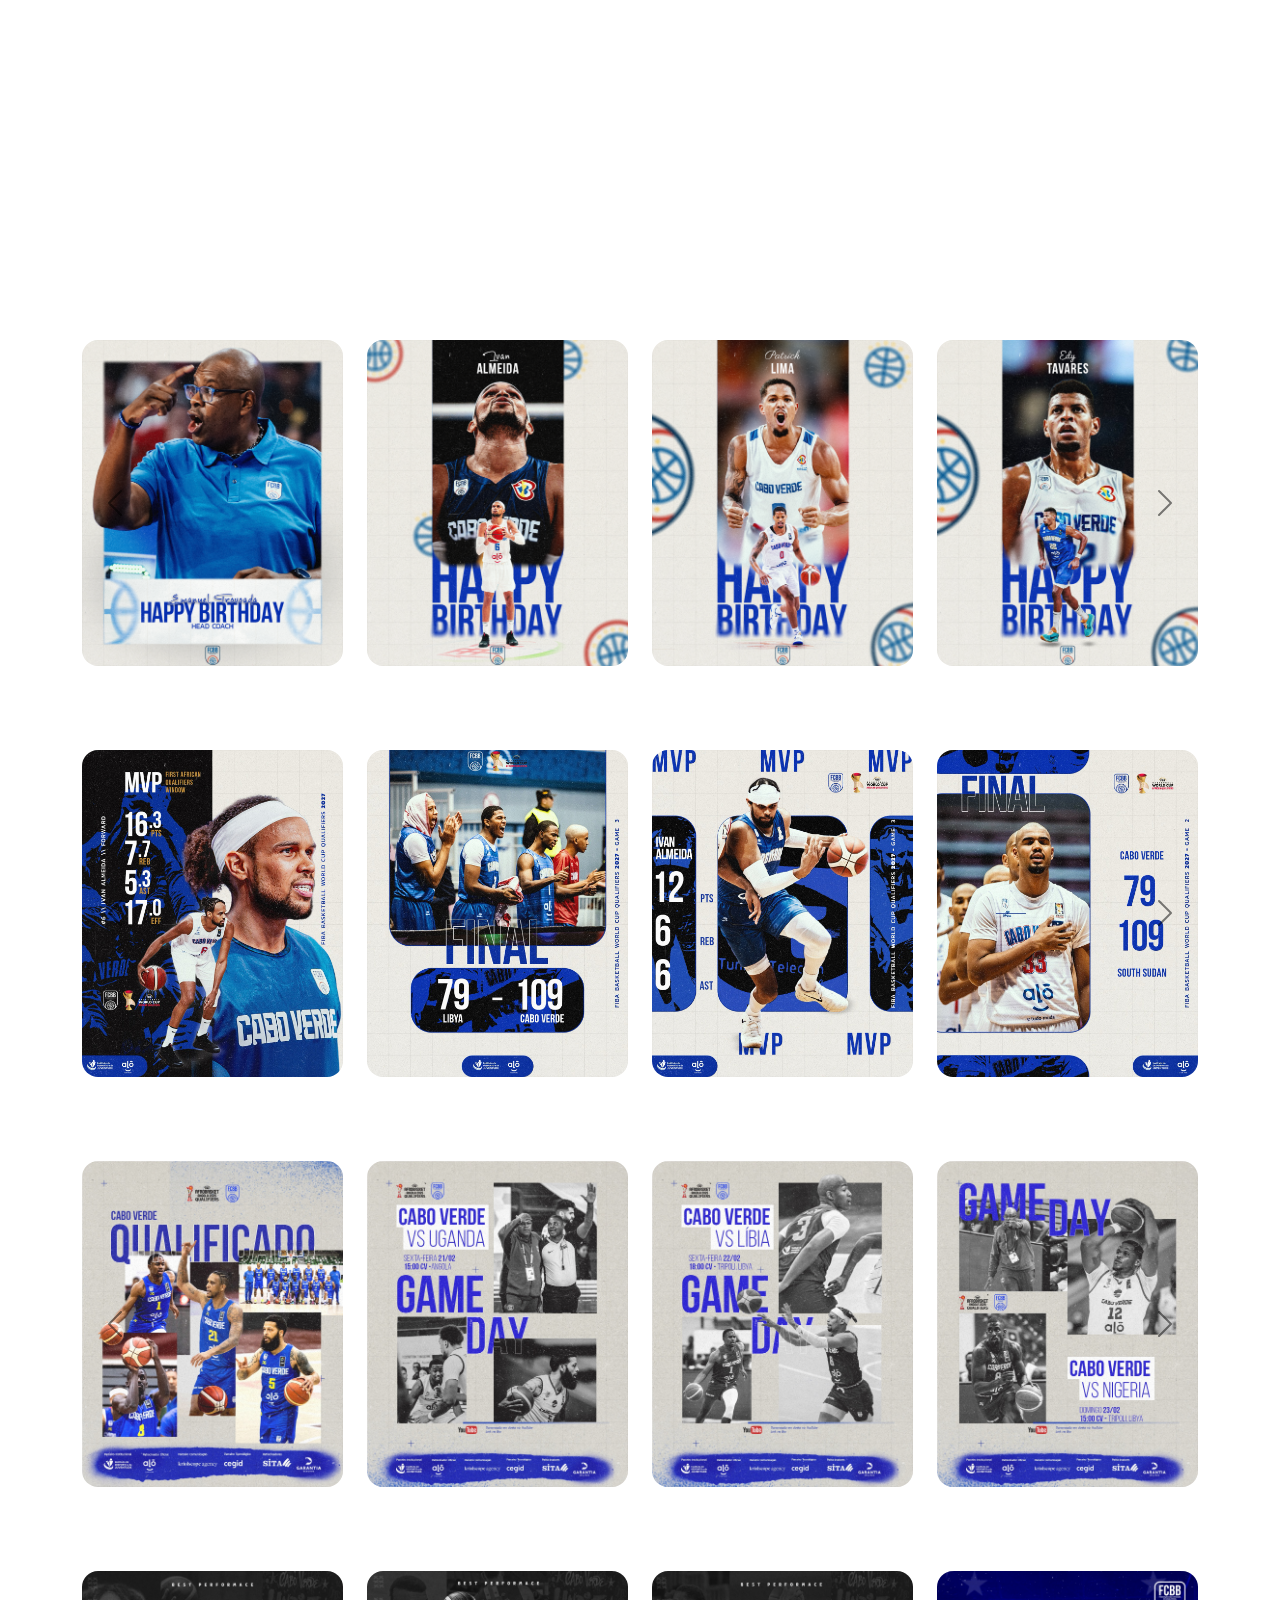
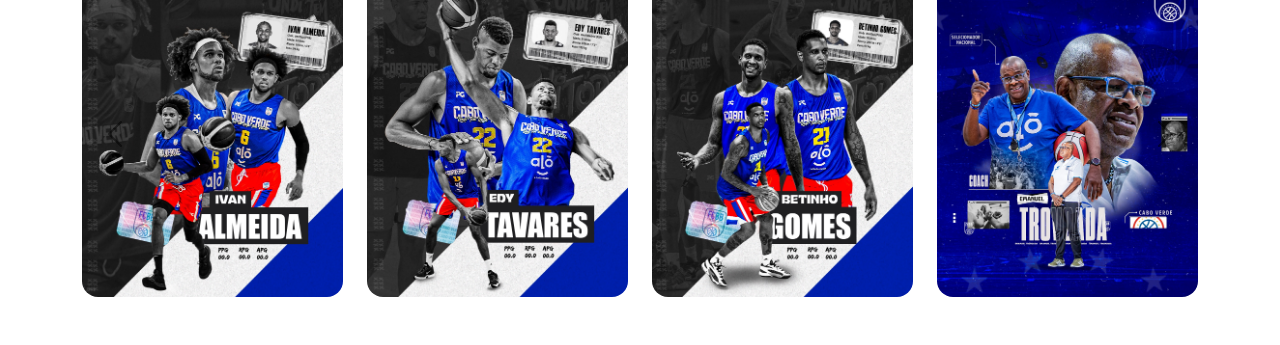
==== federacao.html @ 3e4b87df "Update federacao.html" ====
<!DOCTYPE html>
<html lang="pt">
<head>
<meta charset="UTF-8">
<meta name="viewport" content="width=device-width, initial-scale=1.0">
<title>Design | Alexander Cabral</title>

<link href="https://cdn.jsdelivr.net/npm/bootstrap@5.3.3/dist/css/bootstrap.min.css" rel="stylesheet">
<link rel="stylesheet" href="style.css">

<style>
.section-title{
  font-weight:600;
  letter-spacing:1px;
  margin:40px 0 20px;
}

.design-card img{
  width:100%;
  border-radius:16px;
  transition:transform .4s ease;
}

.design-card:hover img{
  transform:scale(1.05);
}
</style>
</head>

<body class="bg-page">

<header class="text-center py-4">
<h1 class="site-title">ALEXANDER CABRAL</h1>
<p class="site-subtitle">VIDEOMAKER · PHOTOGRAPHER · DESIGNER · EDITOR</p>

<nav class="menu-pill mt-3">
<a href="index.html">HOME</a>
<a href="film.html">FILM</a>
<a href="design.html" class="active">DESIGN</a>
<a href="photograph.html">PHOTOGRAPH</a>
<a href="about.html">ABOUT</a>
<a href="contact.html">CONTACT</a>
</nav>
</header>

<main class="container py-5">
  
<!-- ================= HBD ================= -->
<div class="section-title">HBD 2027</div>

<div id="wc2027" class="carousel slide" data-bs-ride="false">
<div class="carousel-inner">

<!-- SLIDE 1 -->
<div class="carousel-item active">
<div class="row g-4">
<div class="col-md-3"><div class="design-card"><img src="img/HBD/HBD Coach_v2.png"></div></div>
<div class="col-md-3"><div class="design-card"><img src="img/HBD/HBD Players Ivan_v2.png"></div></div>
<div class="col-md-3"><div class="design-card"><img src="img/HBD/HBD Players Lima_v2.png"></div></div>
<div class="col-md-3"><div class="design-card"><img src="img/HBD/HBD Players EDY_v1.png"></div></div>
</div>
</div>


</div>

<button class="carousel-control-prev" type="button" data-bs-target="#wc2027" data-bs-slide="prev">
<span class="carousel-control-prev-icon"></span>
</button>

<button class="carousel-control-next" type="button" data-bs-target="#wc2027" data-bs-slide="next">
<span class="carousel-control-next-icon"></span>
</button>
</div>

<!-- ================= WORLD CUP QUALIFIERS 2027 ================= -->
<div class="section-title">WORLD CUP QUALIFIERS 2027</div>

<div id="wc2027" class="carousel slide" data-bs-ride="false">
<div class="carousel-inner">

<!-- SLIDE 1 -->
<div class="carousel-item active">
<div class="row g-4">
<div class="col-md-3"><div class="design-card"><img src="img/Ivan MVP_.png"></div></div>
<div class="col-md-3"><div class="design-card"><img src="img/Game Day3 Resultado1.png"></div></div>
<div class="col-md-3"><div class="design-card"><img src="img/Game Day MVP_V2.png"></div></div>
<div class="col-md-3"><div class="design-card"><img src="img/Game Day2 QUALIFIERS 2027.png"></div></div>
</div>
</div>

<!-- SLIDE 2 -->
<div class="carousel-item">
<div class="row g-4">
<div class="col-md-3"><div class="design-card"><img src="img/Game Day Resultado.png"></div></div>
<div class="col-md-3"><div class="design-card"><img src="img/Game Day QUALIFIERS 2027.png"></div></div>
<div class="col-md-3"><div class="design-card"><img src="img/Game Day 3 QUALIFIERS 2027.png"></div></div>
<div class="col-md-3"><div class="design-card"><img src="img/Game Day MVP.png"></div></div>
</div>
</div>

</div>

<button class="carousel-control-prev" type="button" data-bs-target="#wc2027" data-bs-slide="prev">
<span class="carousel-control-prev-icon"></span>
</button>

<button class="carousel-control-next" type="button" data-bs-target="#wc2027" data-bs-slide="next">
<span class="carousel-control-next-icon"></span>
</button>
</div>


<!-- ================= AFROBASKET QUALIFIERS 2025 ================= -->
<div class="section-title">AFROBASKET QUALIFIERS 2025</div>

<div id="afro2025" class="carousel slide" data-bs-ride="false">
<div class="carousel-inner">

<div class="carousel-item active">
<div class="row g-4">
<div class="col-md-3"><div class="design-card"><img src="img/25/CV Qualificado.png"></div></div>
<div class="col-md-3"><div class="design-card"><img src="img/25/Game Day Uganda.png"></div></div>
<div class="col-md-3"><div class="design-card"><img src="img/25/Game Day Libia.png"></div></div>
<div class="col-md-3"><div class="design-card"><img src="img/25/Game Day Nigeria.png"></div></div>
</div>
</div>

<div class="carousel-item">
<div class="row g-4">
<div class="col-md-3"><div class="design-card"><img src="img/25/Final game Libia.png"></div></div>
<div class="col-md-3"><div class="design-card"><img src="img/25/Final game Nigeria.png"></div></div>
<div class="col-md-3"><div class="design-card"><img src="img/25/Final game.png"></div></div>
<div class="col-md-3"><div class="design-card"><img src="img/25/Giannis.png"></div></div>
</div>
</div>

</div>

<button class="carousel-control-prev" type="button" data-bs-target="#afro2025" data-bs-slide="prev">
<span class="carousel-control-prev-icon"></span>
</button>

<button class="carousel-control-next" type="button" data-bs-target="#afro2025" data-bs-slide="next">
<span class="carousel-control-next-icon"></span>
</button>
</div>


<!-- ================= WORLD CUP 2023 ================= -->
<div class="section-title">WORLD CUP 2023</div>

<div id="wc2023" class="carousel slide" data-bs-ride="false">
<div class="carousel-inner">

<div class="carousel-item active">
<div class="row g-4">
<div class="col-md-3"><div class="design-card"><img src="img/23/Design test BESTPERFORMACE.png"></div></div>
<div class="col-md-3"><div class="design-card"><img src="img/23/Edy Tavares_BP.png"></div></div>
<div class="col-md-3"><div class="design-card"><img src="img/23/Betinho_BP.png"></div></div>
<div class="col-md-3"><div class="design-card"><img src="img/23/Coach Trovoada.png"></div></div>

</div>
</div>


<div class="carousel-item">
<div class="row g-4">
<div class="col-md-3"><div class="design-card"><img src="img/23/Shene Post.png"></div></div>
<div class="col-md-3"><div class="design-card"><img src="img/23/Anim Delgado Post.png"></div></div>
<div class="col-md-3"><div class="design-card"><img src="img/23/Design UTUTV_V1.png"></div></div>
<div class="col-md-3"><div class="design-card"><img src="img/23/FBB_Calendario-v7.png"></div></div>
</div>
</div>



</div>

<button class="carousel-control-prev" type="button" data-bs-target="#wc2023" data-bs-slide="prev">
<span class="carousel-control-prev-icon"></span>
</button>

<button class="carousel-control-next" type="button" data-bs-target="#wc2023" data-bs-slide="next">
<span class="carousel-control-next-icon"></span>
</button>
</div>

</main>

<script src="https://cdn.jsdelivr.net/npm/bootstrap@5.3.3/dist/js/bootstrap.bundle.min.js"></script>
</body>
</html>
---- style.css ----
/* RESET */
* {
  margin: 0;
  padding: 0;
  box-sizing: border-box;
}

html, body {
  width: 100%;
  min-height: 100%;
 
}

body {
  font-family: Arial, Helvetica, sans-serif;
  color: #fff;
}

/* HERO / HOME */

.hero {
  min-height: 100vh;
  display: flex;
  align-items: center;
  justify-content: center;
  text-align: center;

  background-image: url('img/textura.png');
  background-size: cover;
  background-position: center;
  background-repeat: no-repeat;


}

/* NOME */
.name {
font-size: 4.5rem;       
font-weight: 700;
letter-spacing: 4px;
margin-bottom: 14px;
}

/* ROLES */
.roles {
font-size: 1.05rem;     
letter-spacing: 3px;
opacity: 0.85;
margin-bottom: 42px;
}

/* MENU */
.menu-pill {
display: inline-flex;
gap: 26px;
padding: 14px 36px;    
border-radius: 50px;
border: 1px solid rgba(255,255,255,0.35);
flex-wrap: wrap;
justify-content: center;
}

.menu-pill a {
color: #fff;
text-decoration: none;
font-size: 0.9rem;      
opacity: 0.75;
position: relative;
transition: opacity 0.3s ease;
}

.menu-pill a:hover,
.menu-pill a.active {
opacity: 1;
}

/* PÁGINAS INTERNAS */

body.bg-page {
 min-height: 100vh;
background-image: url('img/textura_1.png');
background-size: cover;
background-position: center;
background-repeat: no-repeat;
}

/* HEADER PADRÃO */
.site-title {
font-weight: 700;
letter-spacing: 3px;
}

.site-subtitle {
font-size: 0.85rem;
letter-spacing: 2px;
opacity: 0.8;
}

/* FILM / DESIGN CARDS */

.film-card {
background: #fff;
border-radius: 16px;
overflow: hidden;
cursor: pointer;
}

.film-thumb {
height: 480px;
background-size: cover;
background-position: center;
transition: transform 0.4s ease, filter 0.4s ease;
}

.film-card:hover .film-thumb {
transform: scale(1.05);
filter: brightness(0.85);
}

.film-info {
padding: 14px;
text-align: center;
}

.film-info h5 {
font-size: 1rem;
color: #000;
}

/* DESIGN GRID */

.design-card img {
width: 100%;
border-radius: 16px;
transition: transform 0.4s ease;
}

.design-card:hover img {
transform: scale(1.05);
}

/* CAROUSEL RESET */

.carousel,
.carousel-inner,
.carousel-item {
background: transparent !important;
}

.carousel-control-prev,
.carousel-control-next {
background: transparent;
width: 6%;
}

.carousel-control-prev-icon,
.carousel-control-next-icon {
filter: invert(1);
}

.carousel-item img {
background: transparent;
display: block;
margin: auto;
max-height: 80vh;
object-fit: contain;
}

/* RESPONSIVO */

@media (max-width: 768px) {

.name {
font-size: 3rem;
}

.roles {
font-size: 0.9rem;
}

.menu-pill {
gap: 18px;
padding: 12px 26px;
}

.menu-pill a {
font-size: 0.8rem;
}

}
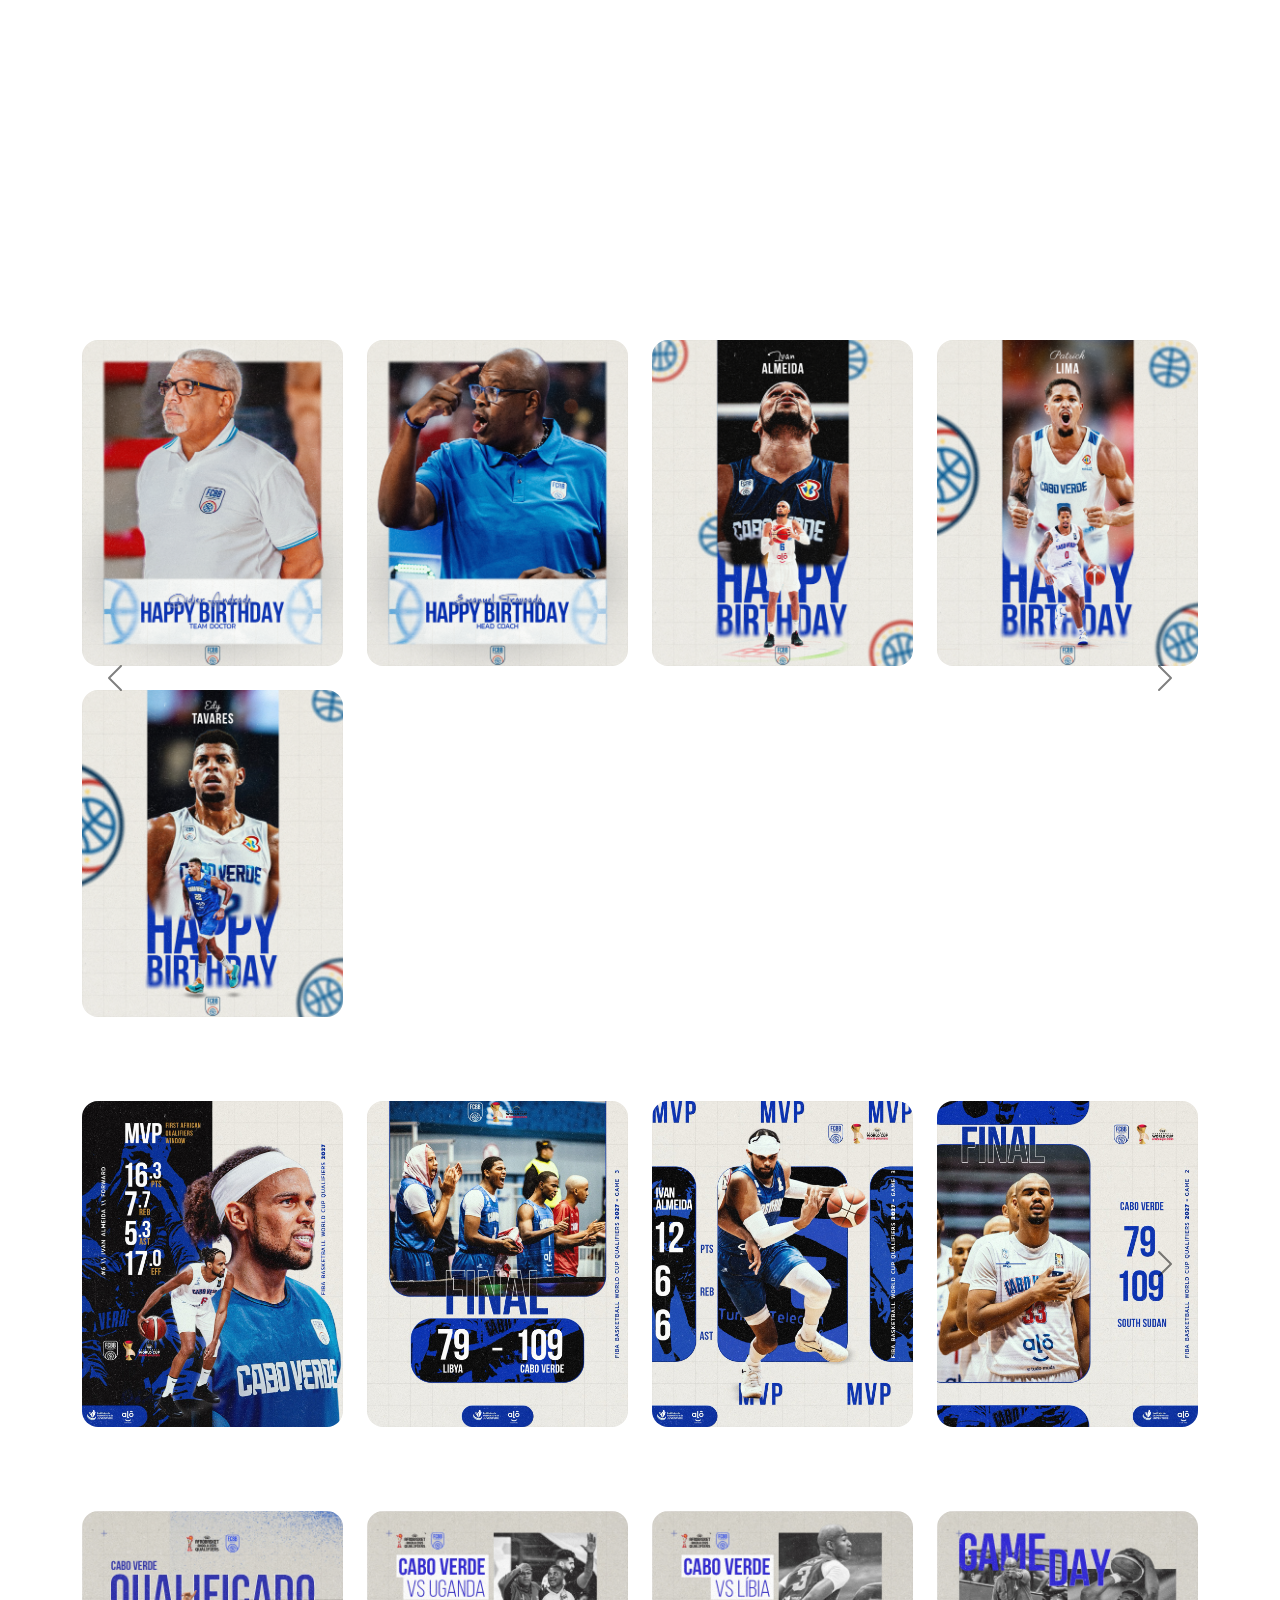
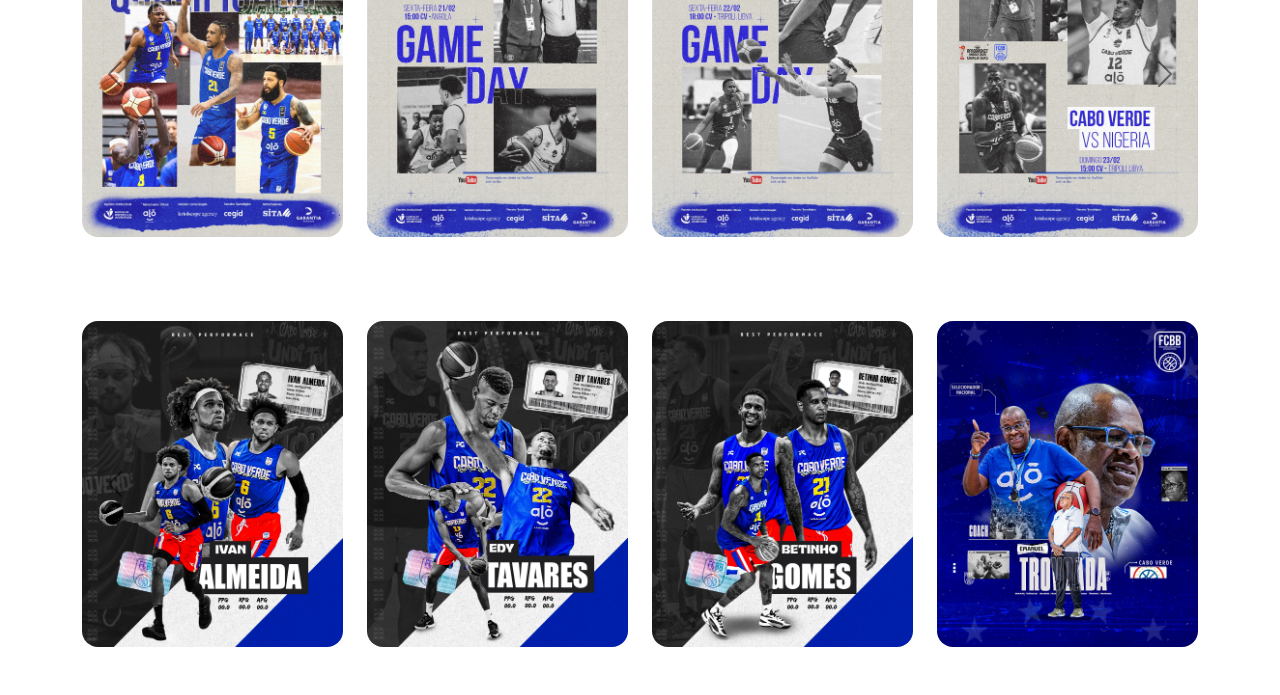
==== commit 54923ee3: "Update federacao.html" ====
--- a/federacao.html
+++ b/federacao.html
@@ -46,14 +46,15 @@
 <main class="container py-5">
   
 <!-- ================= HBD ================= -->
-<div class="section-title">HBD 2027</div>
+<div class="section-title">HBD 2026</div>
 
-<div id="wc2027" class="carousel slide" data-bs-ride="false">
+<div id="hbd2026" class="carousel slide" data-bs-ride="false">
 <div class="carousel-inner">
 
 <!-- SLIDE 1 -->
 <div class="carousel-item active">
 <div class="row g-4">
+<div class="col-md-3"><div class="design-card"><img src="img/HBD/HBD Doctor_v2.png"></div></div>
 <div class="col-md-3"><div class="design-card"><img src="img/HBD/HBD Coach_v2.png"></div></div>
 <div class="col-md-3"><div class="design-card"><img src="img/HBD/HBD Players Ivan_v2.png"></div></div>
 <div class="col-md-3"><div class="design-card"><img src="img/HBD/HBD Players Lima_v2.png"></div></div>
@@ -64,11 +65,11 @@
 
 </div>
 
-<button class="carousel-control-prev" type="button" data-bs-target="#wc2027" data-bs-slide="prev">
+<button class="carousel-control-prev" type="button" data-bs-target="#hbd2026" data-bs-slide="prev">
 <span class="carousel-control-prev-icon"></span>
 </button>
 
-<button class="carousel-control-next" type="button" data-bs-target="#wc2027" data-bs-slide="next">
+<button class="carousel-control-next" type="button" data-bs-target="#hbd2026" data-bs-slide="next">
 <span class="carousel-control-next-icon"></span>
 </button>
 </div>
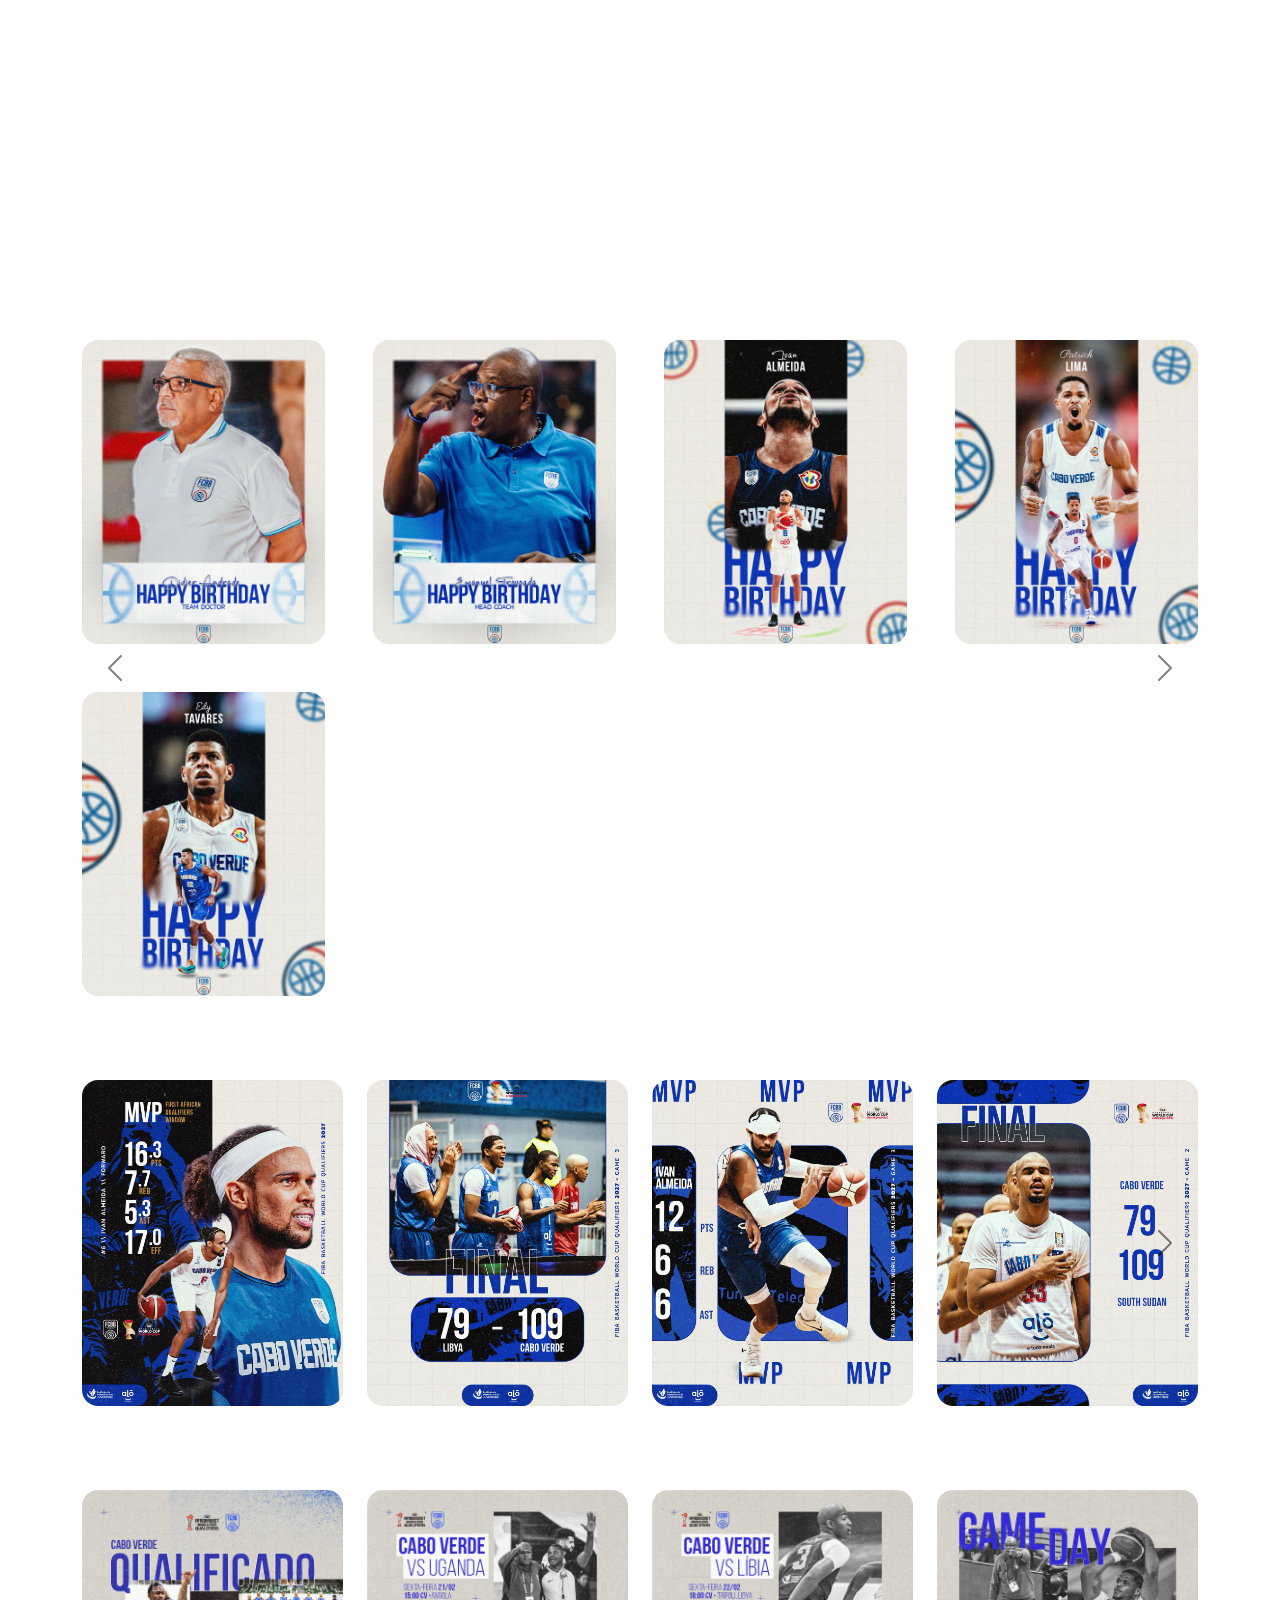
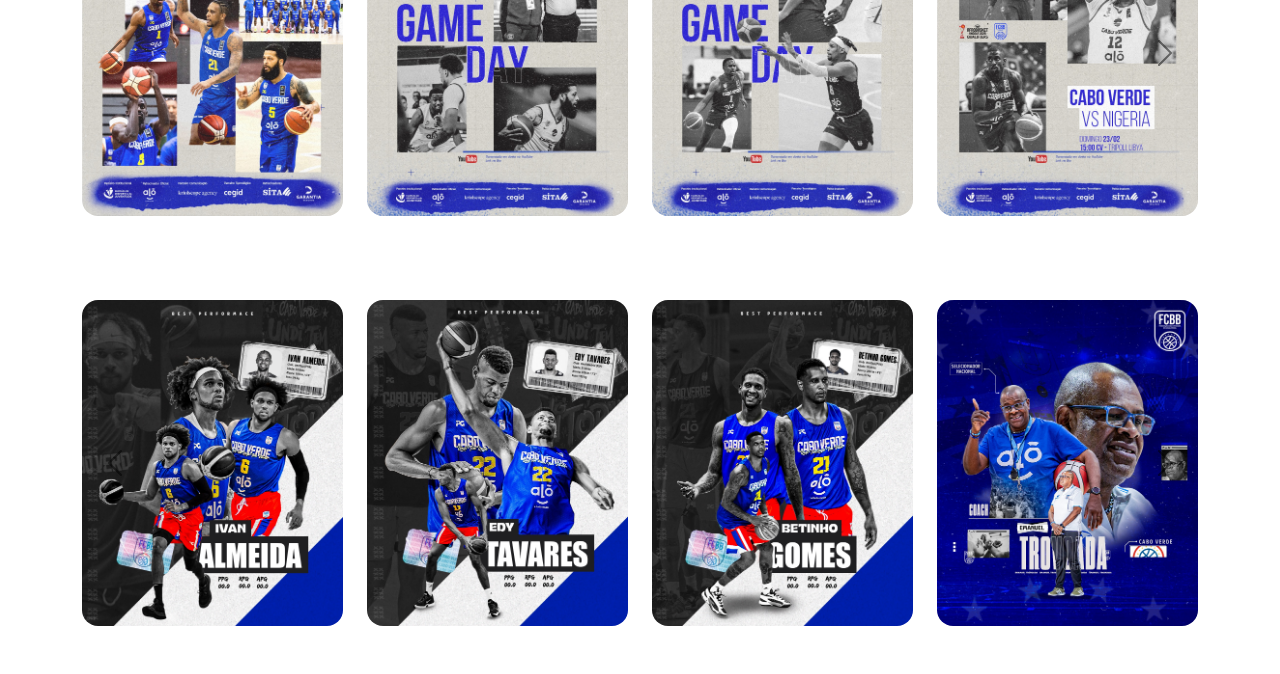
==== commit a8c2a2ac: "Update federacao.html" ====
--- a/federacao.html
+++ b/federacao.html
@@ -53,7 +53,7 @@
 
 <!-- SLIDE 1 -->
 <div class="carousel-item active">
-<div class="row g-4">
+<div class="row g-5">
 <div class="col-md-3"><div class="design-card"><img src="img/HBD/HBD Doctor_v2.png"></div></div>
 <div class="col-md-3"><div class="design-card"><img src="img/HBD/HBD Coach_v2.png"></div></div>
 <div class="col-md-3"><div class="design-card"><img src="img/HBD/HBD Players Ivan_v2.png"></div></div>
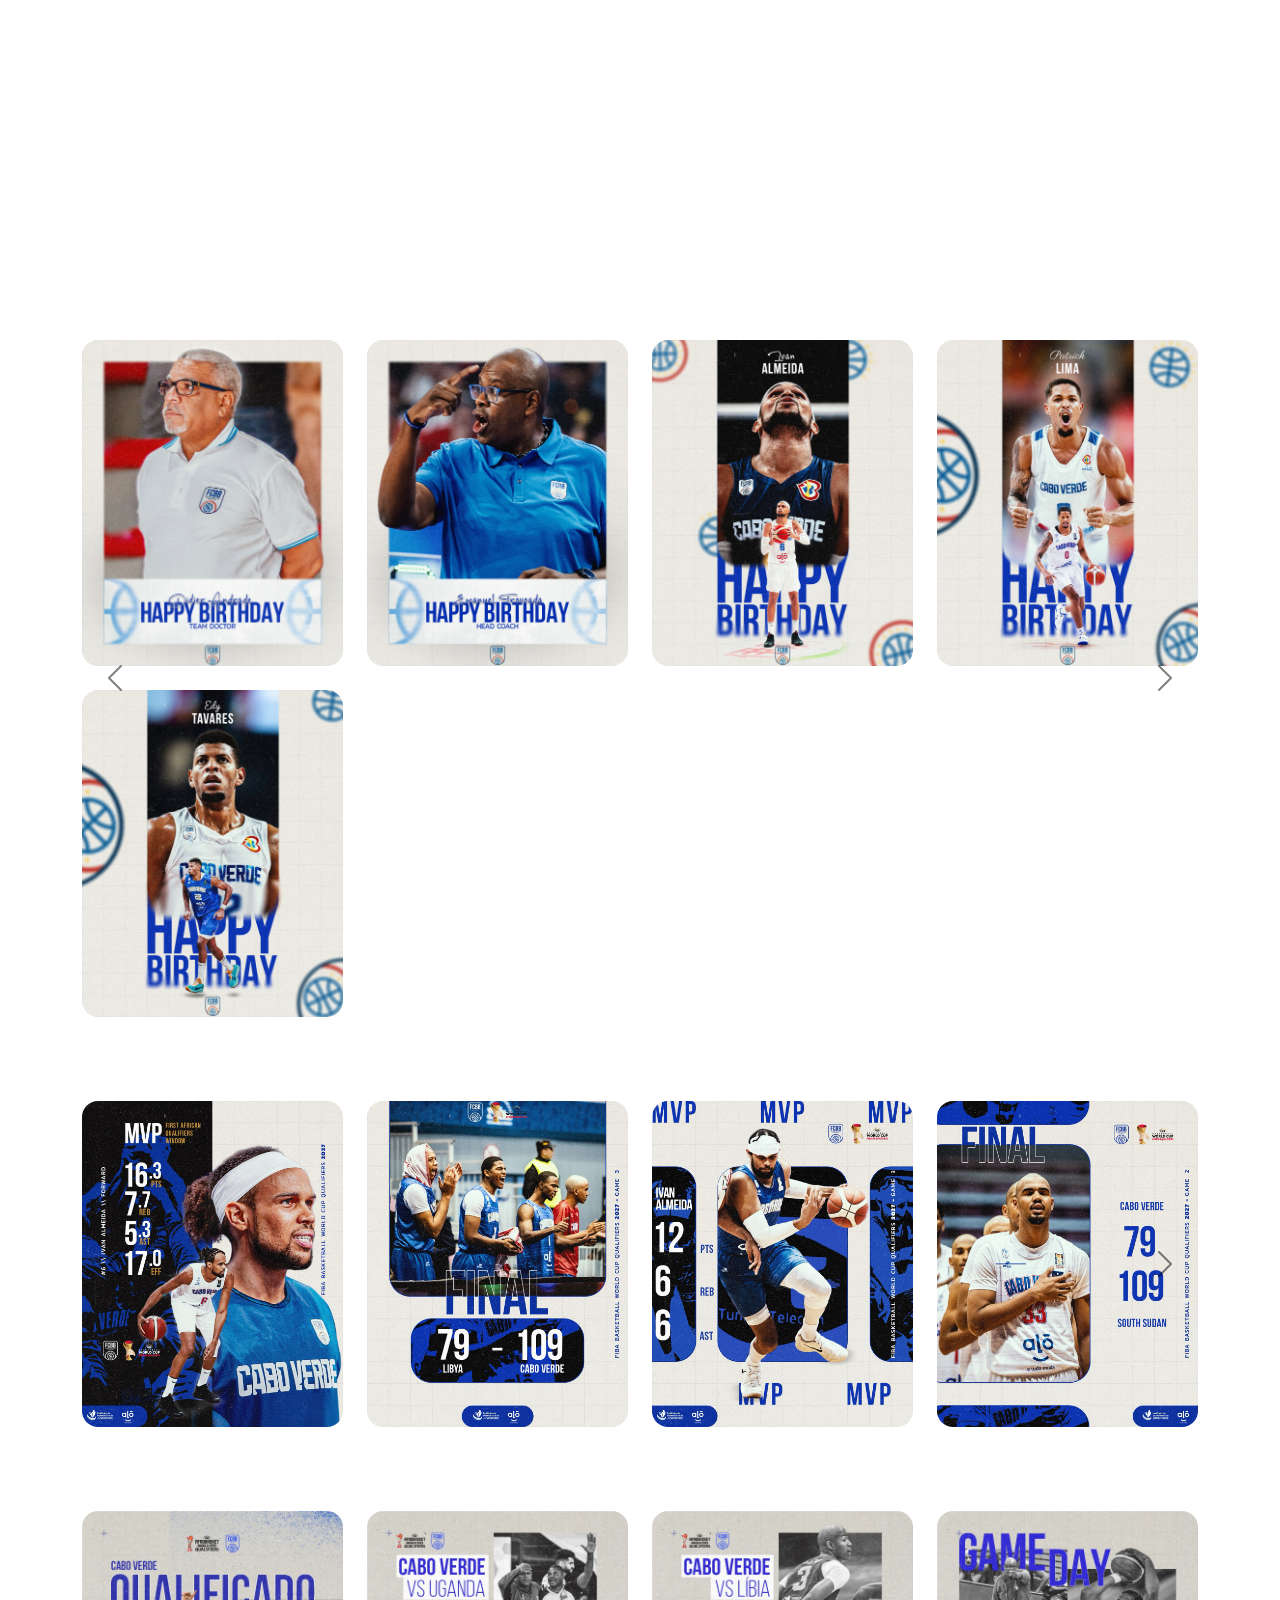
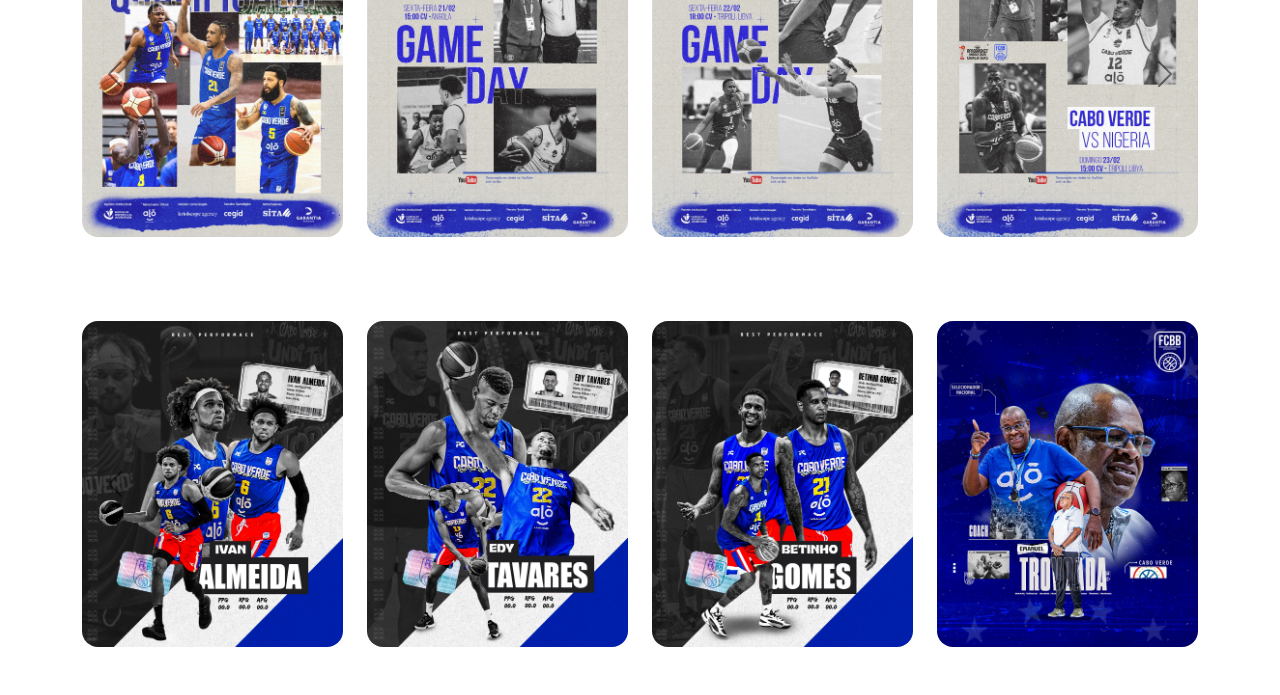
==== commit bdf0fca2: "Update federacao.html" ====
--- a/federacao.html
+++ b/federacao.html
@@ -53,7 +53,7 @@
 
 <!-- SLIDE 1 -->
 <div class="carousel-item active">
-<div class="row g-5">
+<div class="row g-4">
 <div class="col-md-3"><div class="design-card"><img src="img/HBD/HBD Doctor_v2.png"></div></div>
 <div class="col-md-3"><div class="design-card"><img src="img/HBD/HBD Coach_v2.png"></div></div>
 <div class="col-md-3"><div class="design-card"><img src="img/HBD/HBD Players Ivan_v2.png"></div></div>
@@ -61,7 +61,14 @@
 <div class="col-md-3"><div class="design-card"><img src="img/HBD/HBD Players EDY_v1.png"></div></div>
 </div>
 </div>
-
+<!-- SLIDE 2 -->
+<div class="carousel-item active">
+<div class="row g-4">
+<div class="col-md-3"><div class="design-card"><img src="img/HBD/HBD Doctor_v2.png"></div></div>
+
+</div>
+</div>
+  
 
 </div>
 
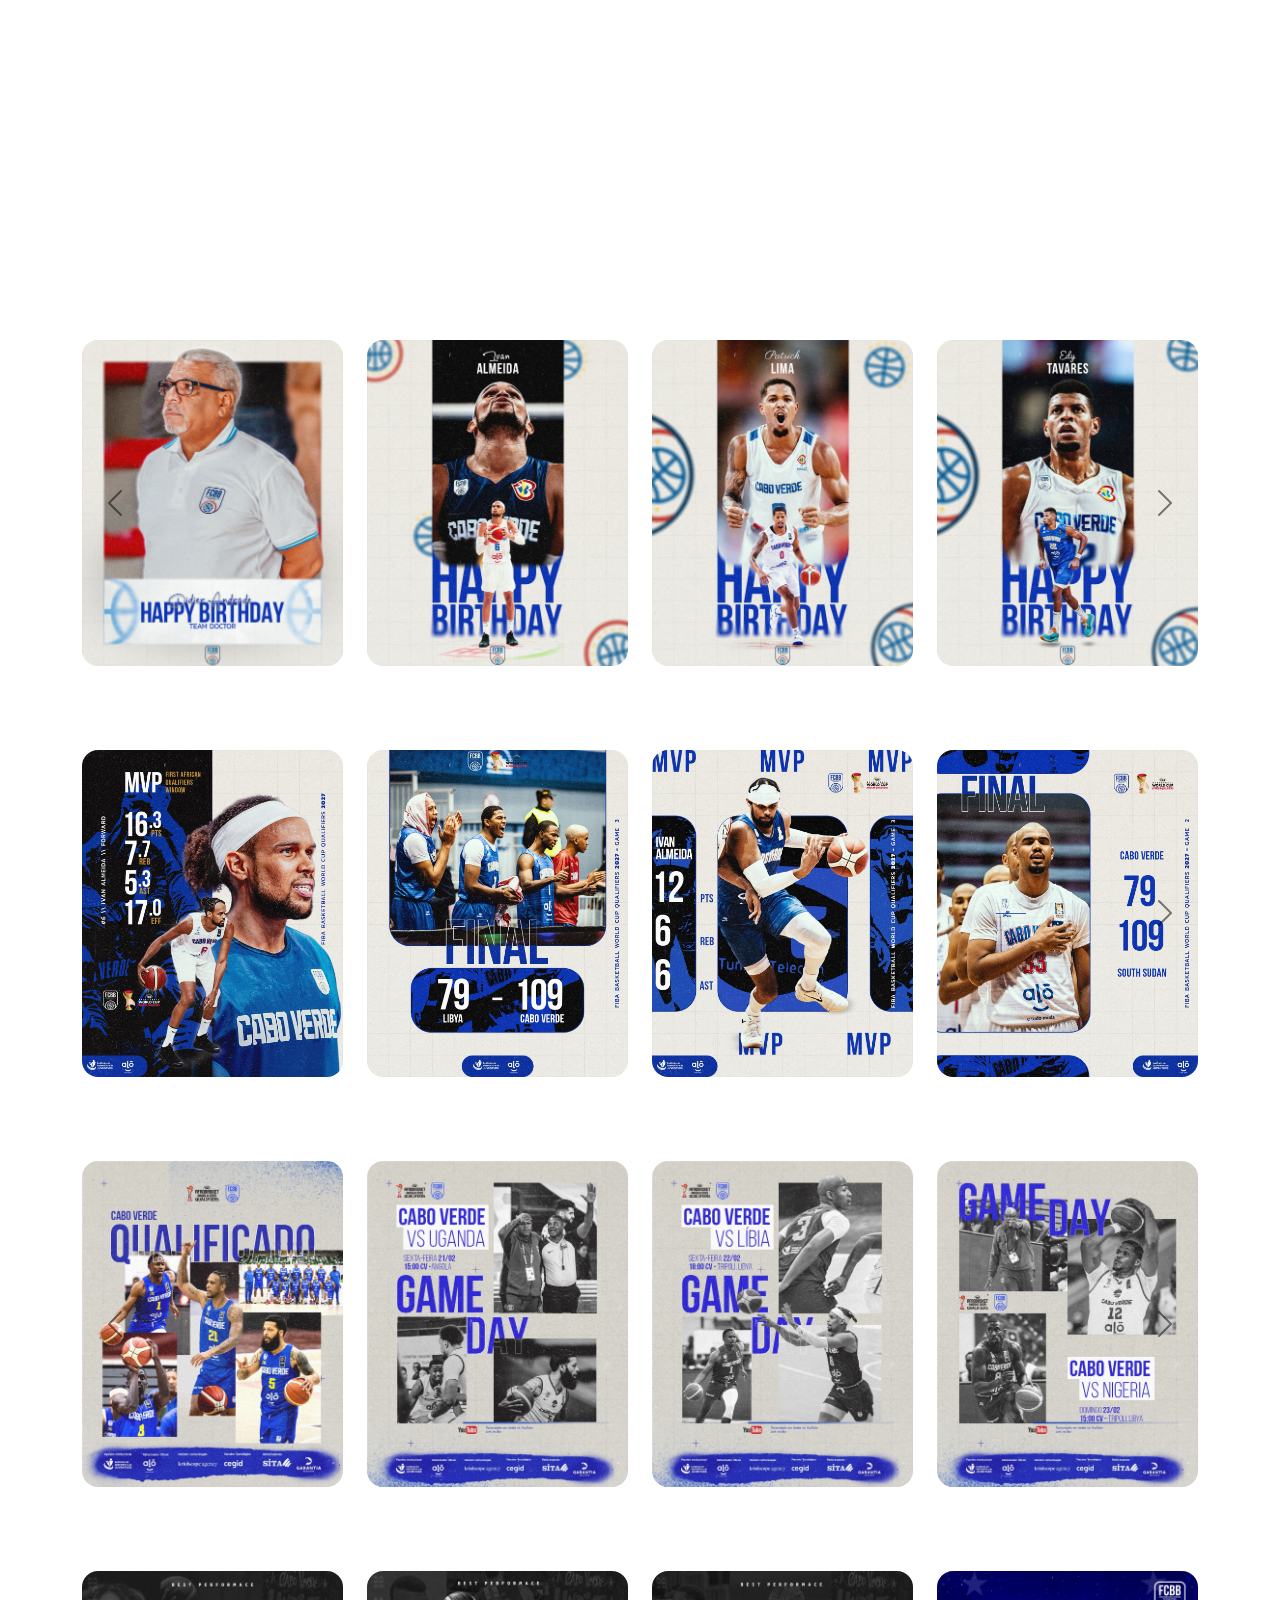
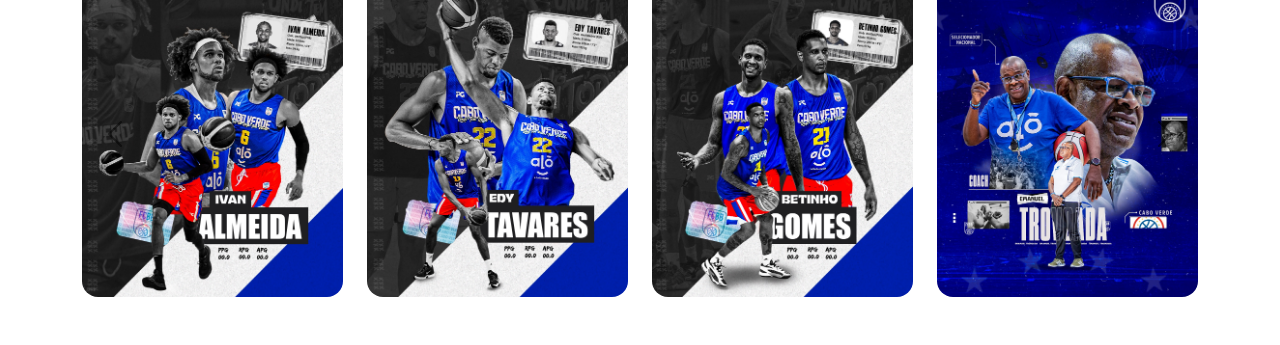
==== commit b6fa4a0d: "Update federacao.html" ====
--- a/federacao.html
+++ b/federacao.html
@@ -54,7 +54,6 @@
 <!-- SLIDE 1 -->
 <div class="carousel-item active">
 <div class="row g-4">
-<div class="col-md-3"><div class="design-card"><img src="img/HBD/HBD Doctor_v2.png"></div></div>
 <div class="col-md-3"><div class="design-card"><img src="img/HBD/HBD Coach_v2.png"></div></div>
 <div class="col-md-3"><div class="design-card"><img src="img/HBD/HBD Players Ivan_v2.png"></div></div>
 <div class="col-md-3"><div class="design-card"><img src="img/HBD/HBD Players Lima_v2.png"></div></div>
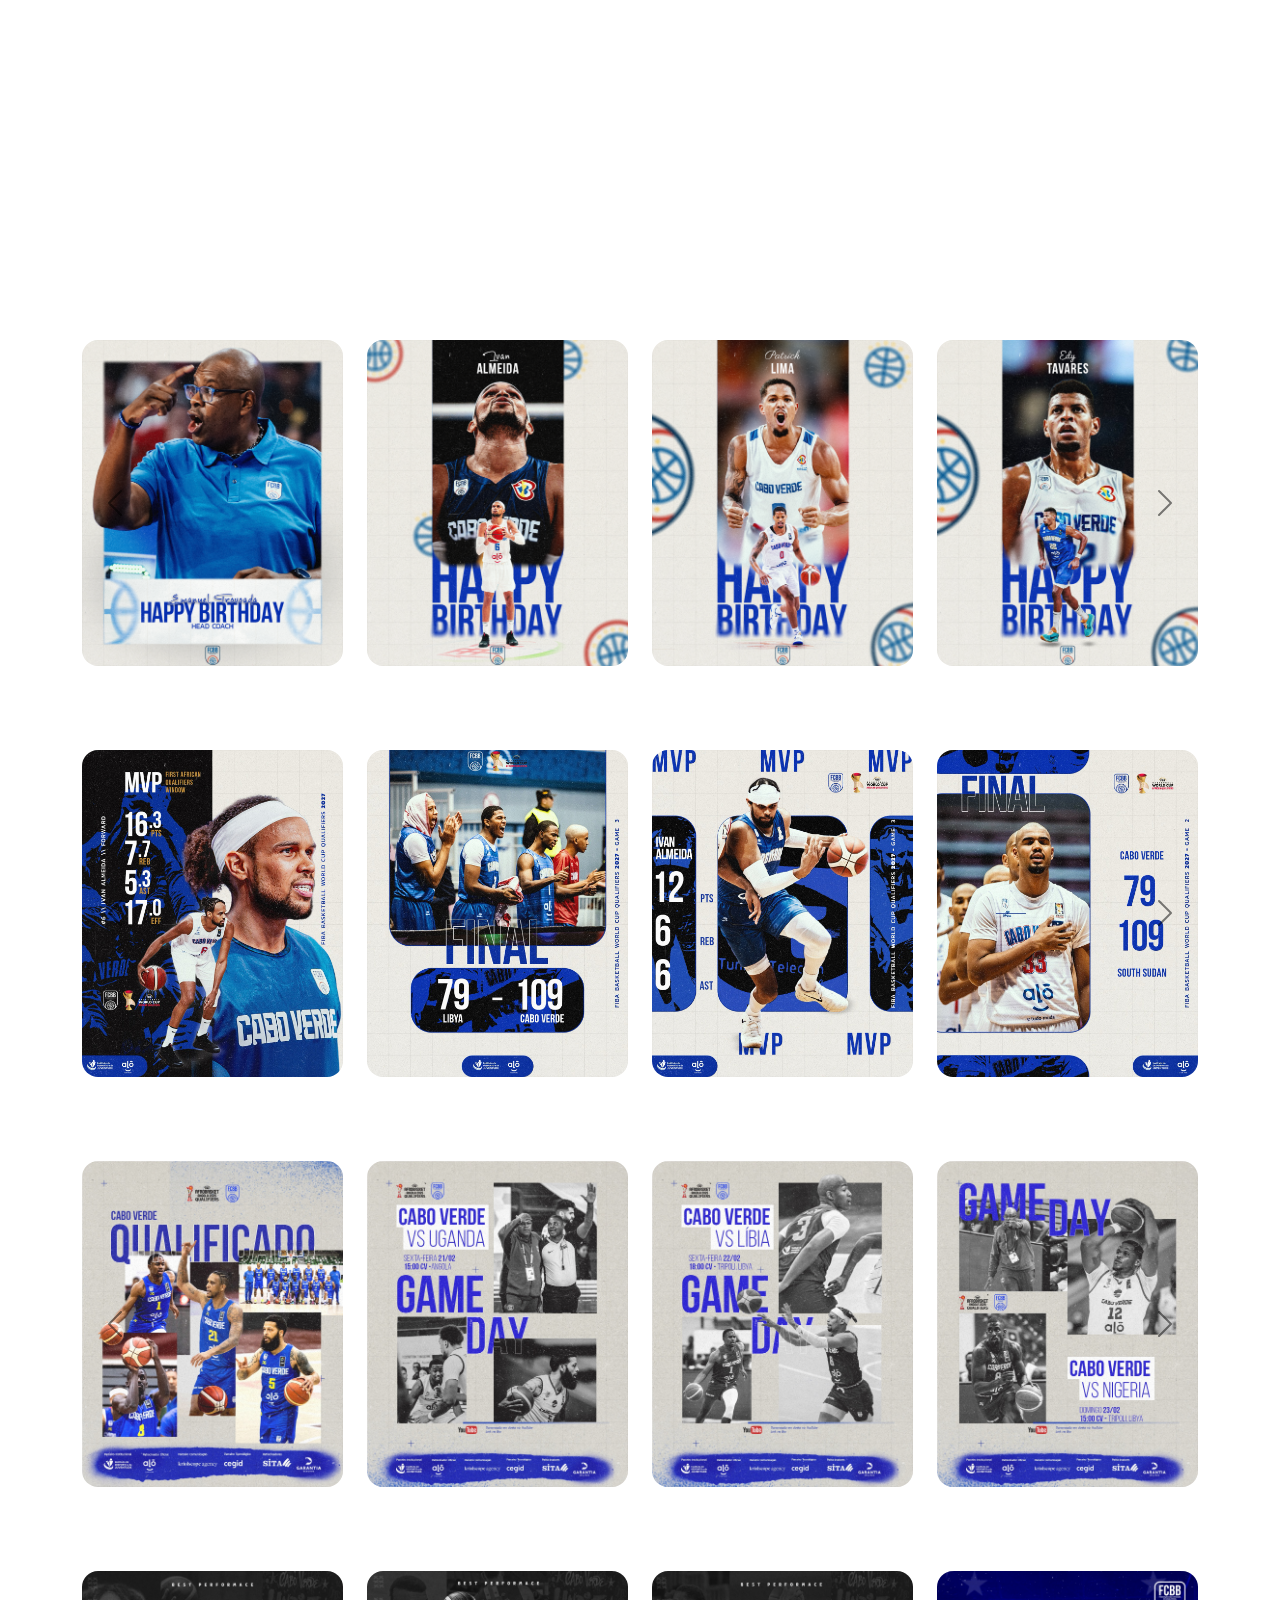
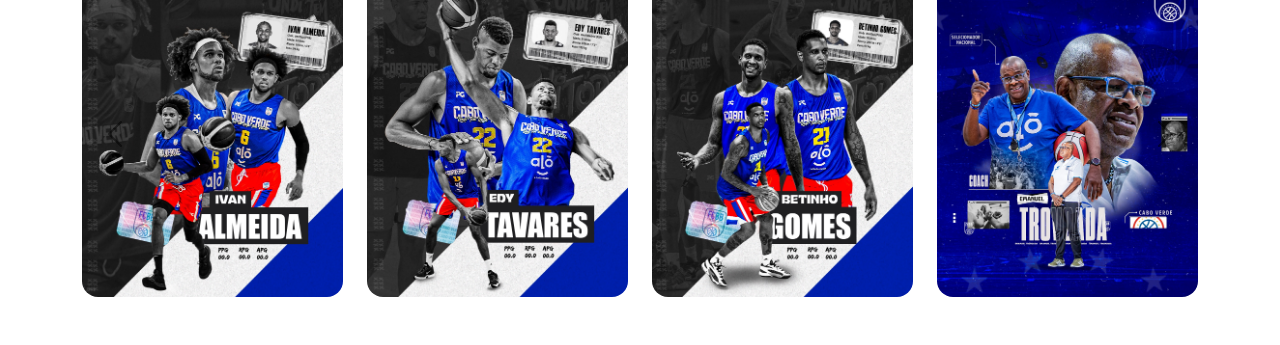
==== commit 1df51a8c: "Update federacao.html" ====
--- a/federacao.html
+++ b/federacao.html
@@ -61,7 +61,7 @@
 </div>
 </div>
 <!-- SLIDE 2 -->
-<div class="carousel-item active">
+<div class="carousel-item">
 <div class="row g-4">
 <div class="col-md-3"><div class="design-card"><img src="img/HBD/HBD Doctor_v2.png"></div></div>
 
